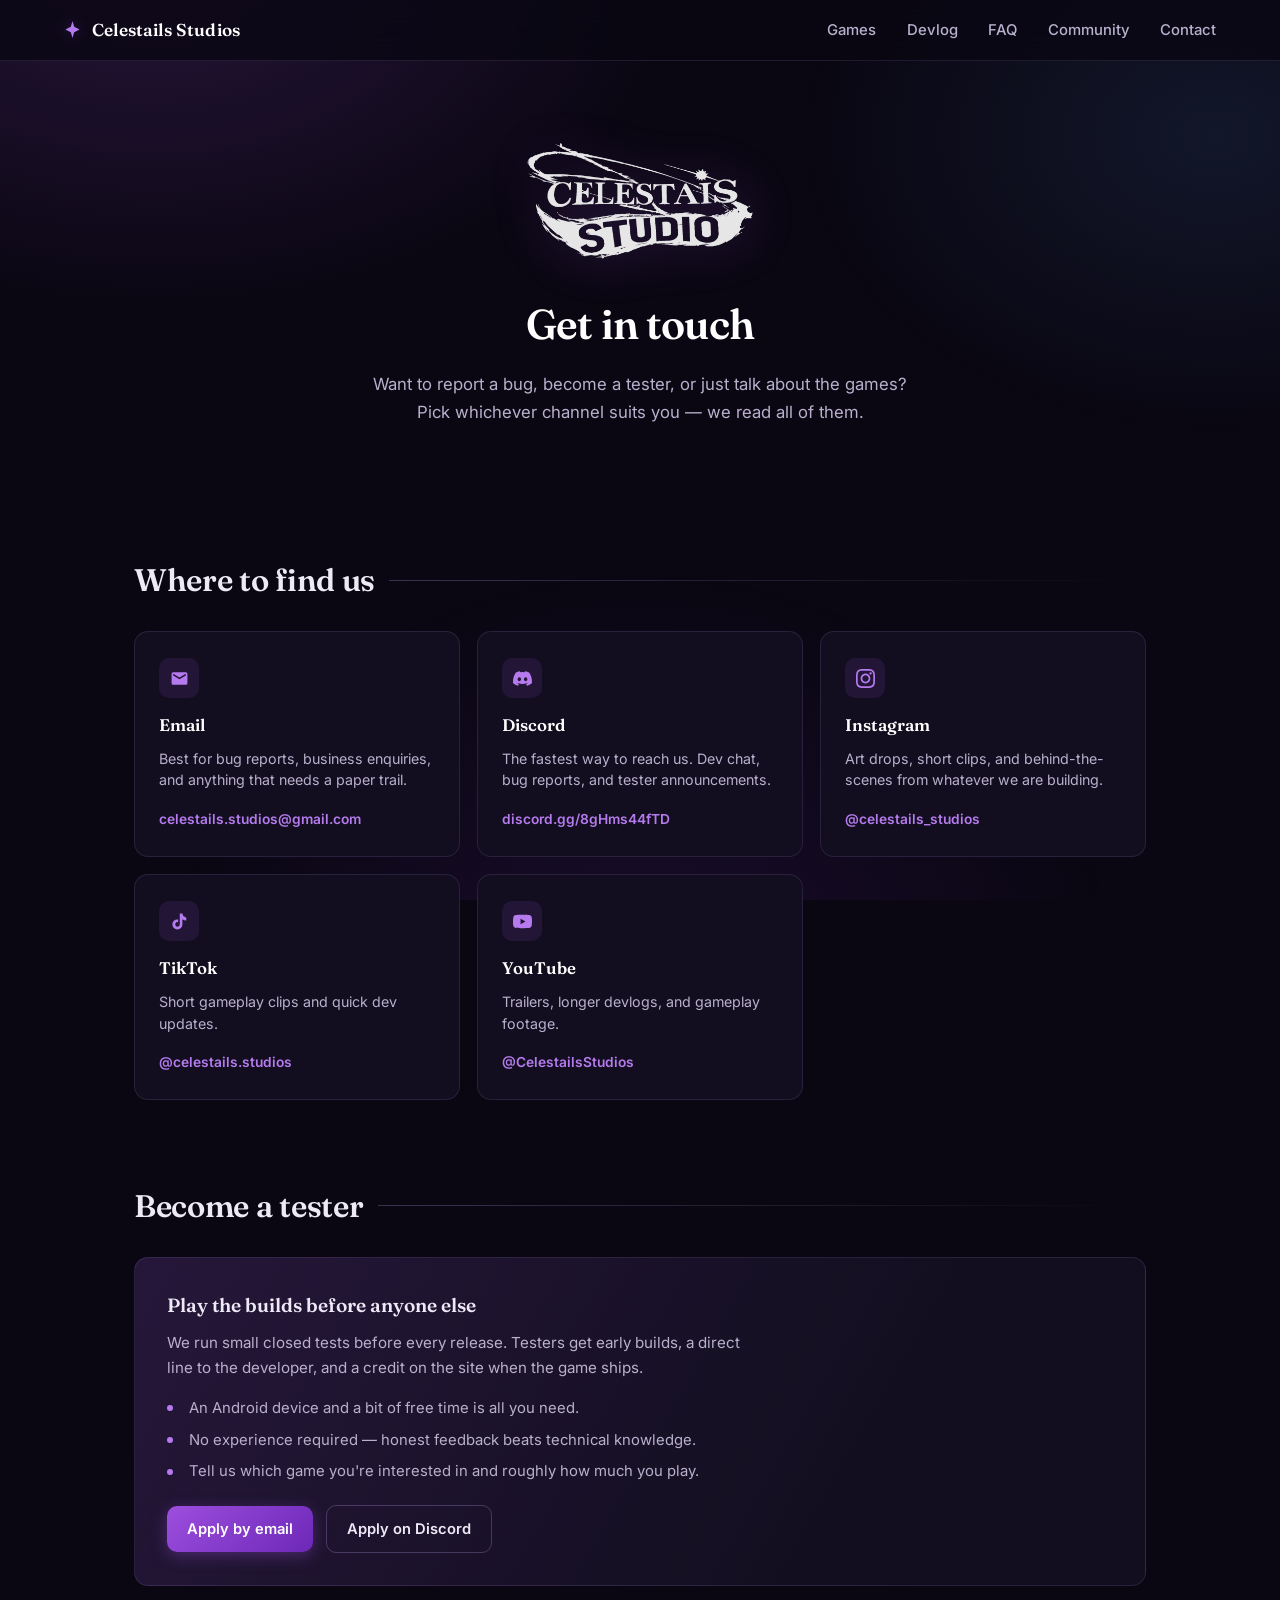
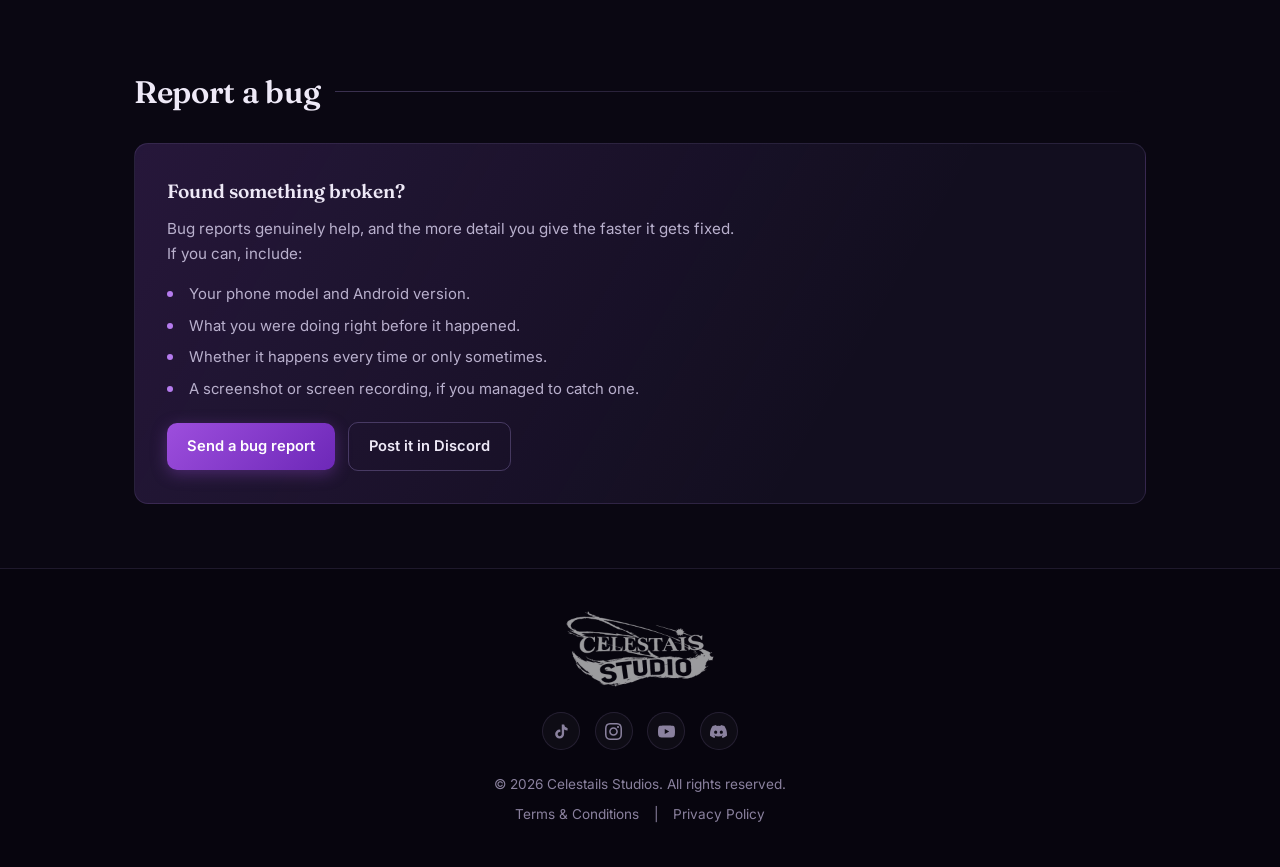
==== contact.html @ 142430c9 "Update v2" ====
<!DOCTYPE html>
<html lang="en">
<head>
    <meta charset="UTF-8">
    <meta name="viewport" content="width=device-width, initial-scale=1.0">
    <title>Contact | Celestails Studios</title>
    <meta name="description" content="Get in touch with Celestails Studios — report a bug, apply to become a tester, or follow the studio on Discord, Instagram, TikTok and YouTube.">
    <link rel="icon" href="assets/BrickBreakerIcon.png">
    <link rel="stylesheet" href="style.css">
</head>
<body>

    <header>
        <a href="index.html" class="logo-container">
            <svg class="logo-star" viewBox="0 0 24 24" aria-hidden="true"><path d="M12 0l2.4 8.2L22 12l-7.6 3.8L12 24l-2.4-8.2L2 12l7.6-3.8z"/></svg>
            <span class="logo-text">Celestails Studios</span>
        </a>
        <nav>
            <a href="index.html#games">Games</a>
            <a href="index.html#devlog">Devlog</a>
            <a href="index.html#faq">FAQ</a>
            <a href="index.html#discord">Community</a>
            <a href="contact.html">Contact</a>
        </nav>
    </header>

    <div class="container">

        <section class="contact-hero">
            <img src="assets/celestails-wordmark.png" alt="Celestails Studios" class="contact-mark">
            <h1>Get in touch</h1>
            <p>Want to report a bug, become a tester, or just talk about the games? Pick whichever channel suits you &mdash; we read all of them.</p>
        </section>

        <section>
            <h2 class="section-title">Where to find us</h2>
            <div class="contact-grid">
                <a href="mailto:celestails.studios@gmail.com" target="_blank" rel="noopener noreferrer" class="contact-card">
                    <span class="contact-card-icon"><svg viewBox="0 0 24 24" aria-hidden="true"><path d="M20 4H4a2 2 0 0 0-2 2v12a2 2 0 0 0 2 2h16a2 2 0 0 0 2-2V6a2 2 0 0 0-2-2zm0 4.24-8 4.76-8-4.76V6l8 4.76L20 6z"/></svg></span>
                    <h3>Email</h3>
                    <p>Best for bug reports, business enquiries, and anything that needs a paper trail.</p>
                    <span class="contact-card-handle">celestails.studios@gmail.com</span>
                </a>
                <a href="https://discord.gg/8gHms44fTD" target="_blank" rel="noopener noreferrer" class="contact-card">
                    <span class="contact-card-icon"><svg viewBox="0 0 24 24" aria-hidden="true"><path d="M20.317 4.37a19.791 19.791 0 0 0-4.885-1.515.074.074 0 0 0-.079.037c-.21.375-.444.864-.608 1.25a18.27 18.27 0 0 0-5.487 0 12.64 12.64 0 0 0-.617-1.25.077.077 0 0 0-.079-.037A19.736 19.736 0 0 0 3.677 4.37a.07.07 0 0 0-.032.027C.533 9.046-.32 13.58.099 18.057a.082.082 0 0 0 .031.057 19.9 19.9 0 0 0 5.993 3.03.078.078 0 0 0 .084-.028c.462-.63.874-1.295 1.226-1.994.021-.041.001-.09-.041-.106a13.107 13.107 0 0 1-1.872-.892.077.077 0 0 1-.008-.128 10.2 10.2 0 0 0 .372-.292.074.074 0 0 1 .077-.01c3.928 1.793 8.18 1.793 12.061 0a.074.074 0 0 1 .078.01c.12.098.246.198.373.292a.077.077 0 0 1-.006.127 12.299 12.299 0 0 1-1.873.892.077.077 0 0 0-.041.107c.36.698.772 1.362 1.225 1.993a.076.076 0 0 0 .084.028 19.839 19.839 0 0 0 6.002-3.03.077.077 0 0 0 .032-.054c.5-5.177-.838-9.674-3.549-13.66a.061.061 0 0 0-.031-.028zM8.02 15.33c-1.183 0-2.157-1.085-2.157-2.419 0-1.333.956-2.419 2.157-2.419 1.21 0 2.176 1.096 2.157 2.42 0 1.333-.956 2.418-2.157 2.418zm7.975 0c-1.183 0-2.157-1.085-2.157-2.419 0-1.333.955-2.419 2.157-2.419 1.21 0 2.176 1.096 2.157 2.42 0 1.333-.946 2.418-2.157 2.418z"/></svg></span>
                    <h3>Discord</h3>
                    <p>The fastest way to reach us. Dev chat, bug reports, and tester announcements.</p>
                    <span class="contact-card-handle">discord.gg/8gHms44fTD</span>
                </a>
                <a href="https://www.instagram.com/celestails_studios" target="_blank" rel="noopener noreferrer" class="contact-card">
                    <span class="contact-card-icon"><svg viewBox="0 0 24 24" aria-hidden="true"><path d="M12 2.163c3.204 0 3.584.012 4.85.07 3.252.148 4.771 1.691 4.919 4.919.058 1.265.069 1.645.069 4.849 0 3.205-.012 3.584-.069 4.849-.149 3.225-1.664 4.771-4.919 4.919-1.266.058-1.644.07-4.85.07-3.204 0-3.584-.012-4.849-.07-3.26-.149-4.771-1.699-4.919-4.92-.058-1.265-.07-1.644-.07-4.849 0-3.204.013-3.583.07-4.849.149-3.227 1.664-4.771 4.919-4.919 1.266-.057 1.645-.069 4.849-.069zm0-2.163c-3.259 0-3.667.014-4.947.072-4.358.2-6.78 2.618-6.98 6.98-.059 1.281-.073 1.689-.073 4.948 0 3.259.014 3.668.072 4.948.2 4.358 2.618 6.78 6.98 6.98 1.281.058 1.689.072 4.948.072 3.259 0 3.668-.014 4.948-.072 4.354-.2 6.782-2.618 6.979-6.98.059-1.28.073-1.689.073-4.948 0-3.259-.014-3.667-.072-4.947-.196-4.354-2.617-6.78-6.979-6.98-1.281-.059-1.69-.073-4.949-.073zm0 5.838c-3.403 0-6.162 2.759-6.162 6.162s2.759 6.163 6.162 6.163 6.162-2.759 6.162-6.163c0-3.403-2.759-6.162-6.162-6.162zm0 10.162c-2.209 0-4-1.79-4-4 0-2.209 1.791-4 4-4s4 1.791 4 4c0 2.21-1.791 4-4 4zm6.406-11.845c-.796 0-1.441.645-1.441 1.44s.645 1.44 1.441 1.44c.795 0 1.439-.645 1.439-1.44s-.644-1.44-1.439-1.44z"/></svg></span>
                    <h3>Instagram</h3>
                    <p>Art drops, short clips, and behind-the-scenes from whatever we are building.</p>
                    <span class="contact-card-handle">@celestails_studios</span>
                </a>
                <a href="https://www.tiktok.com/@celestails.studios" target="_blank" rel="noopener noreferrer" class="contact-card">
                    <span class="contact-card-icon"><svg viewBox="0 0 24 24" aria-hidden="true"><path d="M19.59 6.69a4.83 4.83 0 0 1-3.77-4.25V2h-3.45v13.67a2.89 2.89 0 0 1-5.2 1.74 2.89 2.89 0 0 1 2.31-4.64 2.93 2.93 0 0 1 .88.13V9.4a6.84 6.84 0 0 0-1-.05A6.33 6.33 0 0 0 3 15.68 6.34 6.34 0 0 0 9.33 22 6.33 6.33 0 0 0 15.67 15.68V9a8.16 8.16 0 0 0 4.92 1.62V7.17a4.85 4.85 0 0 1-1-.48z"/></svg></span>
                    <h3>TikTok</h3>
                    <p>Short gameplay clips and quick dev updates.</p>
                    <span class="contact-card-handle">@celestails.studios</span>
                </a>
                <a href="https://www.youtube.com/@CelestailsStudios" target="_blank" rel="noopener noreferrer" class="contact-card">
                    <span class="contact-card-icon"><svg viewBox="0 0 24 24" aria-hidden="true"><path d="M23.498 6.186a3.016 3.016 0 0 0-2.122-2.136C19.505 3.545 12 3.545 12 3.545s-7.505 0-9.377.505A3.017 3.017 0 0 0 .502 6.186C0 8.07 0 12 0 12s0 3.93.502 5.814a3.016 3.016 0 0 0 2.122 2.136c1.871.505 9.376.505 9.376.505s7.505 0 9.377-.505a3.015 3.015 0 0 0 2.122-2.136C24 15.93 24 12 24 12s0-3.93-.502-5.814zM9.545 15.568V8.432L15.818 12l-6.273 3.568z"/></svg></span>
                    <h3>YouTube</h3>
                    <p>Trailers, longer devlogs, and gameplay footage.</p>
                    <span class="contact-card-handle">@CelestailsStudios</span>
                </a>
            </div>
        </section>

        <section>
            <h2 class="section-title">Become a tester</h2>
            <div class="contact-callout">
                <h3>Play the builds before anyone else</h3>
                <p>We run small closed tests before every release. Testers get early builds, a direct line to the developer, and a credit on the site when the game ships.</p>
                <ul>
                    <li>An Android device and a bit of free time is all you need.</li>
                    <li>No experience required &mdash; honest feedback beats technical knowledge.</li>
                    <li>Tell us which game you're interested in and roughly how much you play.</li>
                </ul>
                <div class="btn-row">
                    <a href="mailto:celestails.studios@gmail.com?subject=Tester%20application%20%E2%80%94%20Celestails%20Studios&amp;body=Hi%20Celestails%20team%2C%0A%0AI%27d%20like%20to%20apply%20as%20a%20tester.%0A%0AGame%20I%27m%20interested%20in%3A%20%0ADevice%20%28phone%20model%20%2B%20Android%20version%29%3A%20%0AHow%20much%20I%20play%20per%20week%3A%20%0ADiscord%20username%3A%20%0A%0AThanks%21" class="btn-action" style="margin-top:0">Apply by email</a>
                    <a href="https://discord.gg/8gHms44fTD" target="_blank" rel="noopener noreferrer" class="btn-ghost">Apply on Discord</a>
                </div>
            </div>
        </section>

        <section>
            <h2 class="section-title">Report a bug</h2>
            <div class="contact-callout">
                <h3>Found something broken?</h3>
                <p>Bug reports genuinely help, and the more detail you give the faster it gets fixed. If you can, include:</p>
                <ul>
                    <li>Your phone model and Android version.</li>
                    <li>What you were doing right before it happened.</li>
                    <li>Whether it happens every time or only sometimes.</li>
                    <li>A screenshot or screen recording, if you managed to catch one.</li>
                </ul>
                <div class="btn-row">
                    <a href="mailto:celestails.studios@gmail.com?subject=Bug%20report%20%E2%80%94%20Celestails%20Studios&amp;body=Game%3A%20%0ADevice%20%28phone%20model%20%2B%20Android%20version%29%3A%20%0A%0AWhat%20happened%3A%0A%0A%0AWhat%20I%20was%20doing%20before%20it%20happened%3A%0A%0A%0ADoes%20it%20happen%20every%20time%3F%20%0A" class="btn-action" style="margin-top:0">Send a bug report</a>
                    <a href="https://discord.gg/8gHms44fTD" target="_blank" rel="noopener noreferrer" class="btn-ghost">Post it in Discord</a>
                </div>
            </div>
        </section>

    </div>

    <footer>
        <img src="assets/celestails-wordmark.png" alt="" class="footer-mark" onerror="this.style.display='none'">
        <div class="social-links">
            <a href="https://www.tiktok.com/@celestails.studios" target="_blank" rel="noopener noreferrer" class="social-icon" title="TikTok" aria-label="TikTok">
                <svg viewBox="0 0 24 24" aria-hidden="true"><path d="M19.59 6.69a4.83 4.83 0 0 1-3.77-4.25V2h-3.45v13.67a2.89 2.89 0 0 1-5.2 1.74 2.89 2.89 0 0 1 2.31-4.64 2.93 2.93 0 0 1 .88.13V9.4a6.84 6.84 0 0 0-1-.05A6.33 6.33 0 0 0 3 15.68 6.34 6.34 0 0 0 9.33 22 6.33 6.33 0 0 0 15.67 15.68V9a8.16 8.16 0 0 0 4.92 1.62V7.17a4.85 4.85 0 0 1-1-.48z"/></svg>
            </a>
            <a href="https://www.instagram.com/celestails_studios" target="_blank" rel="noopener noreferrer" class="social-icon" title="Instagram" aria-label="Instagram">
                <svg viewBox="0 0 24 24" aria-hidden="true"><path d="M12 2.163c3.204 0 3.584.012 4.85.07 3.252.148 4.771 1.691 4.919 4.919.058 1.265.069 1.645.069 4.849 0 3.205-.012 3.584-.069 4.849-.149 3.225-1.664 4.771-4.919 4.919-1.266.058-1.644.07-4.85.07-3.204 0-3.584-.012-4.849-.07-3.26-.149-4.771-1.699-4.919-4.92-.058-1.265-.07-1.644-.07-4.849 0-3.204.013-3.583.07-4.849.149-3.227 1.664-4.771 4.919-4.919 1.266-.057 1.645-.069 4.849-.069zm0-2.163c-3.259 0-3.667.014-4.947.072-4.358.2-6.78 2.618-6.98 6.98-.059 1.281-.073 1.689-.073 4.948 0 3.259.014 3.668.072 4.948.2 4.358 2.618 6.78 6.98 6.98 1.281.058 1.689.072 4.948.072 3.259 0 3.668-.014 4.948-.072 4.354-.2 6.782-2.618 6.979-6.98.059-1.28.073-1.689.073-4.948 0-3.259-.014-3.667-.072-4.947-.196-4.354-2.617-6.78-6.979-6.98-1.281-.059-1.69-.073-4.949-.073zm0 5.838c-3.403 0-6.162 2.759-6.162 6.162s2.759 6.163 6.162 6.163 6.162-2.759 6.162-6.163c0-3.403-2.759-6.162-6.162-6.162zm0 10.162c-2.209 0-4-1.79-4-4 0-2.209 1.791-4 4-4s4 1.791 4 4c0 2.21-1.791 4-4 4zm6.406-11.845c-.796 0-1.441.645-1.441 1.44s.645 1.44 1.441 1.44c.795 0 1.439-.645 1.439-1.44s-.644-1.44-1.439-1.44z"/></svg>
            </a>
            <a href="https://www.youtube.com/@CelestailsStudios" target="_blank" rel="noopener noreferrer" class="social-icon" title="YouTube" aria-label="YouTube">
                <svg viewBox="0 0 24 24" aria-hidden="true"><path d="M23.498 6.186a3.016 3.016 0 0 0-2.122-2.136C19.505 3.545 12 3.545 12 3.545s-7.505 0-9.377.505A3.017 3.017 0 0 0 .502 6.186C0 8.07 0 12 0 12s0 3.93.502 5.814a3.016 3.016 0 0 0 2.122 2.136c1.871.505 9.376.505 9.376.505s7.505 0 9.377-.505a3.015 3.015 0 0 0 2.122-2.136C24 15.93 24 12 24 12s0-3.93-.502-5.814zM9.545 15.568V8.432L15.818 12l-6.273 3.568z"/></svg>
            </a>
            <a href="https://discord.gg/8gHms44fTD" target="_blank" rel="noopener noreferrer" class="social-icon" title="Discord" aria-label="Discord">
                <svg viewBox="0 0 24 24" aria-hidden="true"><path d="M20.317 4.37a19.791 19.791 0 0 0-4.885-1.515.074.074 0 0 0-.079.037c-.21.375-.444.864-.608 1.25a18.27 18.27 0 0 0-5.487 0 12.64 12.64 0 0 0-.617-1.25.077.077 0 0 0-.079-.037A19.736 19.736 0 0 0 3.677 4.37a.07.07 0 0 0-.032.027C.533 9.046-.32 13.58.099 18.057a.082.082 0 0 0 .031.057 19.9 19.9 0 0 0 5.993 3.03.078.078 0 0 0 .084-.028c.462-.63.874-1.295 1.226-1.994.021-.041.001-.09-.041-.106a13.107 13.107 0 0 1-1.872-.892.077.077 0 0 1-.008-.128 10.2 10.2 0 0 0 .372-.292.074.074 0 0 1 .077-.01c3.928 1.793 8.18 1.793 12.061 0a.074.074 0 0 1 .078.01c.12.098.246.198.373.292a.077.077 0 0 1-.006.127 12.299 12.299 0 0 1-1.873.892.077.077 0 0 0-.041.107c.36.698.772 1.362 1.225 1.993a.076.076 0 0 0 .084.028 19.839 19.839 0 0 0 6.002-3.03.077.077 0 0 0 .032-.054c.5-5.177-.838-9.674-3.549-13.66a.061.061 0 0 0-.031-.028zM8.02 15.33c-1.183 0-2.157-1.085-2.157-2.419 0-1.333.956-2.419 2.157-2.419 1.21 0 2.176 1.096 2.157 2.42 0 1.333-.956 2.418-2.157 2.418zm7.975 0c-1.183 0-2.157-1.085-2.157-2.419 0-1.333.955-2.419 2.157-2.419 1.21 0 2.176 1.096 2.157 2.42 0 1.333-.946 2.418-2.157 2.418z"/></svg>
            </a>
        </div>
        <p class="copyright">&copy; 2026 Celestails Studios. All rights reserved.</p>
        <div class="legal-links">
            <a href="terms.html">Terms &amp; Conditions</a>
            <span>|</span>
            <a href="privacy.html">Privacy Policy</a>
        </div>
    </footer>


</body>
</html>
---- style.css ----
/* ==========================================================
   Celestails Studios — site styles
   ========================================================== */

@import url('https://fonts.googleapis.com/css2?family=Fraunces:opsz,wght@9..144,500;9..144,600;9..144,700&family=Inter:wght@400;500;600;700&display=swap');

:root {
    --bg: #0a0712;
    --bg-deep: #07050e;
    --surface: #120e1f;
    --surface-2: #171226;
    --line: rgba(173, 148, 225, 0.14);
    --line-strong: rgba(173, 148, 225, 0.3);

    --violet: #9d4edd;
    --violet-bright: #b57bee;
    --violet-deep: #6d28b8;
    --ice: #8fd4ff;
    --glow: rgba(157, 78, 221, 0.35);

    --text: #eee9f7;
    --text-soft: #b9b0cd;
    --text-dim: #8a819e;

    --discord: #5865F2;

    --display: 'Fraunces', Georgia, serif;
    --body: 'Inter', 'Segoe UI', system-ui, sans-serif;

    --wrap: 1060px;
    --radius: 14px;
}

*, *::before, *::after { margin: 0; padding: 0; box-sizing: border-box; }

html { scroll-behavior: smooth; scroll-padding-top: 90px; }

body {
    background: var(--bg);
    color: var(--text);
    font-family: var(--body);
    font-size: 16px;
    line-height: 1.65;
    -webkit-font-smoothing: antialiased;
    overflow-x: hidden;
    display: flex;
    flex-direction: column;
    min-height: 100vh;
}

/* soft cosmic wash, fixed so it doesn't scroll with content */
body::before {
    content: "";
    position: fixed;
    inset: 0;
    z-index: -1;
    pointer-events: none;
    background:
        radial-gradient(900px 600px at 12% -5%, rgba(157, 78, 221, 0.20), transparent 60%),
        radial-gradient(700px 500px at 95% 15%, rgba(80, 140, 220, 0.12), transparent 60%),
        radial-gradient(800px 700px at 50% 110%, rgba(109, 40, 184, 0.16), transparent 60%);
}

img { max-width: 100%; height: auto; display: block; }

a { color: inherit; }

::selection { background: var(--violet); color: #fff; }

:focus-visible {
    outline: 2px solid var(--violet-bright);
    outline-offset: 3px;
    border-radius: 4px;
}

/* ---------- Header ---------- */
header {
    position: sticky;
    top: 0;
    z-index: 1000;
    display: flex;
    justify-content: space-between;
    align-items: center;
    gap: 1.5rem;
    padding: 0.85rem 5%;
    background: rgba(10, 7, 18, 0.78);
    backdrop-filter: blur(16px);
    -webkit-backdrop-filter: blur(16px);
    border-bottom: 1px solid var(--line);
}

.logo-container {
    display: flex;
    align-items: center;
    gap: 11px;
    text-decoration: none;
    flex-shrink: 0;
}

/* The wordmark art is wide and short — at nav height it shrinks to an
   unreadable smudge, so the header sets the name in type instead and the
   full wordmark runs in the footer where it has room to breathe. */
.logo-img { display: none; }

.logo-star {
    width: 17px;
    height: 17px;
    flex-shrink: 0;
    fill: var(--violet-bright);
    filter: drop-shadow(0 0 7px var(--glow));
}

.logo-text {
    font-family: var(--display);
    font-size: 1.08rem;
    font-weight: 600;
    letter-spacing: 0.01em;
    color: #fff;
    white-space: nowrap;
}

header nav {
    display: flex;
    gap: 1.9rem;
    align-items: center;
}

header nav a {
    position: relative;
    color: var(--text-soft);
    text-decoration: none;
    font-weight: 500;
    font-size: 0.93rem;
    padding: 4px 0;
    transition: color 0.25s ease;
}

header nav a::after {
    content: "";
    position: absolute;
    left: 0;
    bottom: -2px;
    width: 100%;
    height: 1px;
    background: var(--violet-bright);
    transform: scaleX(0);
    transform-origin: left;
    transition: transform 0.28s ease;
}

header nav a:hover { color: var(--text); }
header nav a:hover::after { transform: scaleX(1); }

/* ---------- Layout ---------- */
.container {
    width: 100%;
    max-width: var(--wrap);
    margin: 0 auto;
    padding: 2.5rem 1.5rem 4rem;
    flex: 1;
}

section + section { margin-top: 5rem; }

.section-title {
    font-family: var(--display);
    font-size: clamp(1.5rem, 3vw, 1.95rem);
    font-weight: 600;
    letter-spacing: -0.01em;
    margin-bottom: 1.6rem;
    display: flex;
    align-items: center;
    gap: 0.9rem;
}

.section-title::after {
    content: "";
    flex: 1;
    height: 1px;
    background: linear-gradient(to right, var(--line-strong), transparent);
}

/* ---------- Hero ---------- */
.hero {
    padding: 4.5rem 0 3.5rem;
    max-width: 680px;
}

.hero h1 {
    font-family: var(--display);
    font-size: clamp(2.3rem, 6vw, 3.6rem);
    font-weight: 600;
    line-height: 1.08;
    letter-spacing: -0.02em;
    color: #fff;
    margin-bottom: 1.1rem;
}

.hero p {
    color: var(--text-soft);
    font-size: 1.1rem;
    max-width: 52ch;
}

.hero-meta {
    display: flex;
    flex-wrap: wrap;
    gap: 0.6rem;
    margin-top: 1.8rem;
}

.chip {
    font-size: 0.8rem;
    font-weight: 500;
    color: var(--text-soft);
    padding: 5px 13px;
    border: 1px solid var(--line);
    border-radius: 999px;
    background: rgba(255, 255, 255, 0.02);
}

/* ---------- Game cards (home) ---------- */
.games-grid {
    display: grid;
    grid-template-columns: repeat(auto-fit, minmax(330px, 1fr));
    gap: 1.6rem;
}

.game-card {
    background: var(--surface);
    border: 1px solid var(--line);
    border-radius: var(--radius);
    overflow: hidden;
    display: flex;
    flex-direction: column;
    transition: border-color 0.3s ease, transform 0.3s ease;
}

.game-card:hover {
    border-color: var(--line-strong);
    transform: translateY(-3px);
}

.game-banner {
    width: 100%;
    aspect-ratio: 2 / 1;
    object-fit: cover;
    border-bottom: 1px solid var(--line);
}

.game-content {
    padding: 1.4rem 1.5rem 1.6rem;
    display: flex;
    flex-direction: column;
    flex: 1;
}

.game-header-flex {
    display: flex;
    align-items: center;
    gap: 0.9rem;
    margin-bottom: 1rem;
}

.game-icon {
    width: 52px;
    height: 52px;
    min-width: 52px;
    border-radius: 12px;
    object-fit: cover;
    image-rendering: pixelated;
    border: 1px solid var(--line-strong);
}

.game-title {
    font-family: var(--display);
    font-size: 1.22rem;
    font-weight: 600;
    letter-spacing: -0.01em;
    line-height: 1.25;
}

.badge-soon {
    margin-left: auto;
    flex-shrink: 0;
    align-self: flex-start;
    font-size: 0.7rem;
    font-weight: 600;
    letter-spacing: 0.04em;
    color: var(--ice);
    background: rgba(143, 212, 255, 0.1);
    border: 1px solid rgba(143, 212, 255, 0.28);
    padding: 4px 10px;
    border-radius: 999px;
    white-space: nowrap;
}

.game-description {
    color: var(--text-soft);
    font-size: 0.93rem;
    flex: 1;
}

.game-description p + p { margin-top: 0.7rem; }
.game-description strong { color: var(--text); }

.btn-action {
    display: inline-flex;
    align-items: center;
    justify-content: center;
    gap: 8px;
    margin-top: 1.4rem;
    padding: 11px 20px;
    border-radius: 10px;
    background: linear-gradient(135deg, var(--violet) 0%, var(--violet-deep) 100%);
    color: #fff;
    text-decoration: none;
    font-weight: 600;
    font-size: 0.92rem;
    box-shadow: 0 4px 16px var(--glow);
    transition: transform 0.2s ease, box-shadow 0.3s ease;
}

.btn-action:hover {
    transform: translateY(-2px);
    box-shadow: 0 7px 22px rgba(157, 78, 221, 0.55);
}

/* ---------- Discord strip ---------- */
.discord-section {
    display: flex;
    align-items: center;
    justify-content: space-between;
    gap: 1.6rem;
    flex-wrap: wrap;
    padding: 1.9rem 2rem;
    border-radius: var(--radius);
    border: 1px solid var(--line);
    background:
        linear-gradient(120deg, rgba(88, 101, 242, 0.12), transparent 65%),
        var(--surface);
}

.discord-info h3 {
    display: flex;
    align-items: center;
    gap: 11px;
    font-family: var(--display);
    font-size: 1.2rem;
    font-weight: 600;
    margin-bottom: 0.35rem;
}

.discord-info p {
    color: var(--text-soft);
    font-size: 0.94rem;
    max-width: 48ch;
}

.btn-discord {
    flex-shrink: 0;
    padding: 11px 24px;
    border-radius: 10px;
    background: var(--discord);
    color: #fff;
    text-decoration: none;
    font-weight: 600;
    font-size: 0.92rem;
    transition: transform 0.2s ease, filter 0.25s ease;
}

.btn-discord:hover { transform: translateY(-2px); filter: brightness(1.12); }

/* ---------- Credits ---------- */
.credits-grid {
    display: grid;
    grid-template-columns: repeat(auto-fit, minmax(230px, 1fr));
    gap: 1.2rem;
}

.credit-card {
    background: var(--surface);
    border: 1px solid var(--line);
    border-radius: var(--radius);
    padding: 1.5rem 1.4rem;
}

.credit-card h4 {
    font-family: var(--display);
    font-size: 1.02rem;
    font-weight: 600;
    margin-bottom: 1.1rem;
    padding-bottom: 0.7rem;
    border-bottom: 1px solid var(--line);
}

.credit-group + .credit-group { margin-top: 1rem; }

.credit-role {
    font-size: 0.74rem;
    font-weight: 600;
    letter-spacing: 0.05em;
    color: var(--violet-bright);
    margin-bottom: 0.25rem;
}

.credit-name {
    font-size: 0.91rem;
    color: var(--text-soft);
    line-height: 1.5;
}

.credits-footer-note {
    margin-top: 2rem;
    text-align: center;
    padding: 1.6rem;
    border-top: 1px solid var(--line);
}

.credits-footer-note h5 {
    font-family: var(--display);
    font-size: 1.1rem;
    font-weight: 600;
    margin-bottom: 0.25rem;
}

.credits-footer-note p { color: var(--text-dim); font-size: 0.9rem; }

/* ---------- Detail pages ---------- */
.back-btn {
    display: inline-flex;
    align-items: center;
    gap: 7px;
    color: var(--text-soft);
    text-decoration: none;
    font-weight: 500;
    font-size: 0.9rem;
    margin-bottom: 1.6rem;
    transition: color 0.25s ease, gap 0.25s ease;
}

.back-btn:hover { color: var(--violet-bright); gap: 11px; }

/* hero banner on a game page */
.game-hero-banner {
    position: relative;
    border-radius: var(--radius);
    overflow: hidden;
    border: 1px solid var(--line);
    margin-bottom: -58px;
}

.game-hero-banner img {
    width: 100%;
    aspect-ratio: 2.4 / 1;
    object-fit: cover;
}

.game-hero-banner::after {
    content: "";
    position: absolute;
    inset: 0;
    background: linear-gradient(to bottom, transparent 35%, rgba(10, 7, 18, 0.55) 72%, var(--bg) 100%);
}

.game-header-card {
    position: relative;
    z-index: 2;
    display: flex;
    align-items: flex-end;
    gap: 1.6rem;
    padding: 0 1.6rem 1.6rem;
    margin-bottom: 2.4rem;
}

.game-detail-icon {
    width: 116px;
    height: 116px;
    min-width: 116px;
    border-radius: 22px;
    object-fit: cover;
    image-rendering: pixelated;
    border: 3px solid var(--bg);
    box-shadow: 0 10px 30px rgba(0, 0, 0, 0.55);
}

.game-header-info { flex: 1; min-width: 0; padding-bottom: 4px; }

.game-header-info h1 {
    font-family: var(--display);
    font-size: clamp(1.7rem, 4.2vw, 2.35rem);
    font-weight: 600;
    letter-spacing: -0.02em;
    line-height: 1.12;
    color: #fff;
    margin-bottom: 0.3rem;
}

.game-subtitle {
    color: var(--text-soft);
    font-size: 1rem;
    margin-bottom: 1.1rem;
    max-width: 52ch;
}

/* small factual row under the title */
.game-facts {
    display: flex;
    flex-wrap: wrap;
    gap: 1.8rem;
    padding: 1.1rem 1.5rem;
    margin-bottom: 2rem;
    border: 1px solid var(--line);
    border-radius: var(--radius);
    background: var(--surface);
}

.fact-label {
    font-size: 0.72rem;
    font-weight: 600;
    letter-spacing: 0.05em;
    color: var(--text-dim);
    margin-bottom: 2px;
}

.fact-value { font-size: 0.95rem; font-weight: 600; color: var(--text); }

/* ---------- Store button ---------- */
.store-btn {
    display: inline-flex;
    align-items: center;
    gap: 12px;
    padding: 10px 22px 10px 18px;
    border-radius: 11px;
    background: linear-gradient(135deg, var(--violet) 0%, var(--violet-deep) 100%);
    color: #fff;
    text-decoration: none;
    box-shadow: 0 5px 20px var(--glow);
    transition: transform 0.2s ease, box-shadow 0.3s ease;
}

.store-btn:hover {
    transform: translateY(-2px);
    box-shadow: 0 8px 26px rgba(157, 78, 221, 0.55);
}

.store-btn svg { width: 26px; height: 26px; flex-shrink: 0; }

.store-btn-text { display: flex; flex-direction: column; line-height: 1.2; text-align: left; }
.store-btn-small { font-size: 0.68rem; color: rgba(255, 255, 255, 0.8); }
.store-btn-big { font-size: 1rem; font-weight: 700; letter-spacing: 0.01em; }

.btn-download { /* legacy alias */
    display: inline-flex;
    align-items: center;
    gap: 10px;
    padding: 12px 24px;
    border-radius: 10px;
    background: linear-gradient(135deg, var(--violet) 0%, var(--violet-deep) 100%);
    color: #fff;
    text-decoration: none;
    font-weight: 700;
    font-size: 0.95rem;
    box-shadow: 0 4px 15px var(--glow);
    transition: transform 0.2s ease, box-shadow 0.3s ease;
}

.btn-download:hover { transform: translateY(-2px); box-shadow: 0 6px 20px rgba(157, 78, 221, 0.6); }

.btn-ghost {
    display: inline-flex;
    align-items: center;
    gap: 8px;
    padding: 11px 20px;
    border-radius: 10px;
    border: 1px solid var(--line-strong);
    color: var(--text);
    text-decoration: none;
    font-weight: 600;
    font-size: 0.92rem;
    transition: background 0.25s ease, border-color 0.25s ease;
}

.btn-ghost:hover { background: rgba(157, 78, 221, 0.1); border-color: var(--violet); }

.btn-row { display: flex; flex-wrap: wrap; gap: 0.8rem; align-items: center; }

/* ---------- Content cards ---------- */
.detail-card, .legal-card {
    background: var(--surface);
    border: 1px solid var(--line);
    border-radius: var(--radius);
    padding: 2.2rem;
    margin-bottom: 2.5rem;
}

.detail-section, .legal-section { margin-bottom: 2rem; padding-bottom: 1.6rem; border-bottom: 1px solid var(--line); }

.detail-section:last-child, .legal-section:last-child {
    margin-bottom: 0;
    padding-bottom: 0;
    border-bottom: none;
}

.detail-section h3, .legal-section h3 {
    font-family: var(--display);
    font-size: 1.22rem;
    font-weight: 600;
    letter-spacing: -0.01em;
    color: #fff;
    margin-bottom: 0.7rem;
}

.detail-section p, .legal-section p { color: var(--text-soft); font-size: 0.97rem; }
.detail-section p + p, .legal-section p + p { margin-top: 0.8rem; }
.detail-section strong, .legal-section strong { color: var(--text); font-weight: 600; }

.styled-list { list-style: none; display: flex; flex-direction: column; gap: 0.6rem; margin-top: 0.9rem; }

.styled-list li {
    position: relative;
    background: var(--surface-2);
    border: 1px solid var(--line);
    border-left: 2px solid var(--violet);
    padding: 0.85rem 1.15rem;
    border-radius: 9px;
    color: var(--text-soft);
    font-size: 0.93rem;
}

.styled-list li strong { color: var(--text); }

/* feature grid on game page */
.feature-grid {
    display: grid;
    grid-template-columns: repeat(auto-fit, minmax(225px, 1fr));
    gap: 1rem;
    margin-top: 1rem;
}

.feature-item {
    background: var(--surface-2);
    border: 1px solid var(--line);
    border-radius: 11px;
    padding: 1.2rem 1.25rem;
}

.feature-item h4 { font-size: 0.97rem; font-weight: 600; color: var(--text); margin-bottom: 0.35rem; }
.feature-item p { font-size: 0.89rem; color: var(--text-soft); line-height: 1.55; }

/* screenshot strip */
.shot-strip {
    display: grid;
    grid-template-columns: repeat(auto-fit, minmax(240px, 1fr));
    gap: 1rem;
    margin-top: 1rem;
}

.shot-strip img { border-radius: 11px; border: 1px solid var(--line); width: 100%; }

.legal-title {
    font-family: var(--display);
    font-size: clamp(1.8rem, 4.5vw, 2.4rem);
    font-weight: 600;
    letter-spacing: -0.02em;
    color: #fff;
    margin-bottom: 0.15rem;
}

.legal-date { color: var(--violet-bright); font-weight: 600; font-size: 0.85rem; margin-bottom: 1.8rem; }

/* ---------- Footer ---------- */
footer {
    margin-top: auto;
    border-top: 1px solid var(--line);
    padding: 2.6rem 1.5rem;
    text-align: center;
    background: var(--bg-deep);
}

.footer-mark { height: 78px; width: auto; margin: 0 auto 1.5rem; opacity: 0.6; }

.social-links { display: flex; justify-content: center; align-items: center; gap: 0.9rem; margin-bottom: 1.4rem; }

.social-icon {
    width: 38px;
    height: 38px;
    border-radius: 50%;
    background: rgba(255, 255, 255, 0.03);
    border: 1px solid var(--line);
    display: flex;
    align-items: center;
    justify-content: center;
    color: var(--text-dim);
    text-decoration: none;
    transition: color 0.25s ease, background 0.25s ease, border-color 0.25s ease, transform 0.25s ease;
}

.social-icon svg { width: 17px; height: 17px; fill: currentColor; }

.social-icon:hover {
    color: #fff;
    background: var(--violet);
    border-color: var(--violet);
    transform: translateY(-3px);
}

.copyright { color: var(--text-dim); font-size: 0.85rem; margin-bottom: 0.5rem; }

.legal-links { display: flex; justify-content: center; gap: 0.9rem; font-size: 0.85rem; color: var(--text-dim); }
.legal-links a { color: var(--text-dim); text-decoration: none; transition: color 0.25s ease; }
.legal-links a:hover { color: var(--violet-bright); }

/* ---------- Responsive ---------- */
@media (max-width: 820px) {
    header { padding: 0.8rem 1.2rem; }
    header nav { gap: 1.2rem; }
    header nav a { font-size: 0.88rem; }
}

@media (max-width: 680px) {
    header { flex-direction: column; gap: 0.75rem; }
    .hero { padding: 3rem 0 2.5rem; }
    section + section { margin-top: 3.5rem; }

    .game-hero-banner { margin-bottom: -40px; }
    .game-hero-banner img { aspect-ratio: 16 / 9; }

    .game-header-card { flex-direction: column; align-items: center; text-align: center; padding: 0 1rem 1rem; }
    .game-detail-icon { width: 96px; height: 96px; min-width: 96px; }
    .game-subtitle { margin-left: auto; margin-right: auto; }
    .btn-row { justify-content: center; }

    .game-facts { gap: 1.2rem 2rem; justify-content: center; text-align: center; }

    .discord-section { flex-direction: column; align-items: flex-start; padding: 1.5rem; }
    .detail-card, .legal-card { padding: 1.5rem; }
    .game-header-flex { flex-wrap: wrap; }
    .badge-soon { margin-left: 0; }
}

@media (prefers-reduced-motion: reduce) {
    *, *::before, *::after { animation: none !important; transition: none !important; scroll-behavior: auto !important; }
}

/* ==========================================================
   Contact page
   ========================================================== */

.contact-hero {
    text-align: center;
    padding: 2.5rem 0 3rem;
}

.contact-mark {
    height: 120px;
    width: auto;
    margin: 0 auto 1.8rem;
    opacity: 0.9;
    filter: drop-shadow(0 0 28px rgba(157, 78, 221, 0.35));
}

.contact-hero h1 {
    font-family: var(--display);
    font-size: clamp(1.9rem, 5vw, 2.6rem);
    font-weight: 600;
    letter-spacing: -0.02em;
    color: #fff;
    margin-bottom: 0.8rem;
}

.contact-hero p {
    color: var(--text-soft);
    font-size: 1.05rem;
    max-width: 50ch;
    margin: 0 auto;
}

.contact-grid {
    display: grid;
    grid-template-columns: repeat(auto-fit, minmax(240px, 1fr));
    gap: 1.1rem;
    margin-bottom: 2.5rem;
}

.contact-card {
    display: flex;
    flex-direction: column;
    gap: 0.55rem;
    padding: 1.6rem 1.5rem;
    background: var(--surface);
    border: 1px solid var(--line);
    border-radius: var(--radius);
    text-decoration: none;
    color: inherit;
    transition: border-color 0.3s ease, transform 0.3s ease, background 0.3s ease;
}

.contact-card:hover {
    border-color: var(--line-strong);
    background: var(--surface-2);
    transform: translateY(-3px);
}

.contact-card-icon {
    width: 40px;
    height: 40px;
    border-radius: 10px;
    display: flex;
    align-items: center;
    justify-content: center;
    background: rgba(157, 78, 221, 0.12);
    color: var(--violet-bright);
    margin-bottom: 0.3rem;
}

.contact-card-icon svg { width: 19px; height: 19px; fill: currentColor; }

.contact-card h3 {
    font-family: var(--display);
    font-size: 1.05rem;
    font-weight: 600;
    color: #fff;
}

.contact-card p { font-size: 0.89rem; color: var(--text-soft); line-height: 1.5; }

.contact-card-handle {
    font-size: 0.86rem;
    font-weight: 600;
    color: var(--violet-bright);
    word-break: break-word;
    margin-top: auto;
    padding-top: 0.5rem;
}

/* highlighted "become a tester" panel */
.contact-callout {
    padding: 2rem;
    border-radius: var(--radius);
    border: 1px solid var(--line);
    background:
        linear-gradient(120deg, rgba(157, 78, 221, 0.14), transparent 70%),
        var(--surface);
}

.contact-callout h3 {
    font-family: var(--display);
    font-size: 1.2rem;
    font-weight: 600;
    margin-bottom: 0.5rem;
}

.contact-callout p { color: var(--text-soft); font-size: 0.95rem; max-width: 58ch; }

.contact-callout ul {
    list-style: none;
    margin: 1rem 0 1.3rem;
    display: flex;
    flex-direction: column;
    gap: 0.45rem;
}

.contact-callout li {
    position: relative;
    padding-left: 1.4rem;
    color: var(--text-soft);
    font-size: 0.93rem;
}

.contact-callout li::before {
    content: "";
    position: absolute;
    left: 0;
    top: 0.62em;
    width: 6px;
    height: 6px;
    border-radius: 50%;
    background: var(--violet-bright);
}

/* ==========================================================
   Devlog / news
   ========================================================== */

.devlog-list { display: flex; flex-direction: column; gap: 1rem; }

.devlog-entry {
    display: grid;
    grid-template-columns: 116px 1fr;
    gap: 1.5rem;
    padding: 1.4rem 1.5rem;
    background: var(--surface);
    border: 1px solid var(--line);
    border-radius: var(--radius);
    transition: border-color 0.3s ease;
}

.devlog-entry:hover { border-color: var(--line-strong); }

.devlog-meta { display: flex; flex-direction: column; gap: 0.45rem; }

.devlog-date {
    font-size: 0.78rem;
    font-weight: 600;
    letter-spacing: 0.04em;
    color: var(--text-dim);
}

.devlog-tag {
    align-self: flex-start;
    font-size: 0.68rem;
    font-weight: 700;
    letter-spacing: 0.05em;
    text-transform: uppercase;
    padding: 3px 9px;
    border-radius: 5px;
    white-space: nowrap;
}

.tag-update  { color: #7ee7a8; background: rgba(126, 231, 168, 0.1); border: 1px solid rgba(126, 231, 168, 0.28); }
.tag-dev     { color: var(--violet-bright); background: rgba(157, 78, 221, 0.12); border: 1px solid rgba(157, 78, 221, 0.3); }
.tag-news    { color: var(--ice); background: rgba(143, 212, 255, 0.1); border: 1px solid rgba(143, 212, 255, 0.28); }

.devlog-body h3 {
    font-family: var(--display);
    font-size: 1.1rem;
    font-weight: 600;
    color: #fff;
    margin-bottom: 0.35rem;
}

.devlog-body p { color: var(--text-soft); font-size: 0.93rem; }

.devlog-body ul {
    list-style: none;
    margin-top: 0.7rem;
    display: flex;
    flex-direction: column;
    gap: 0.35rem;
}

.devlog-body li {
    position: relative;
    padding-left: 1.2rem;
    color: var(--text-soft);
    font-size: 0.91rem;
}

.devlog-body li::before {
    content: "";
    position: absolute;
    left: 0;
    top: 0.6em;
    width: 5px;
    height: 5px;
    border-radius: 50%;
    background: var(--violet);
}

/* ==========================================================
   Newsletter / signup box
   ========================================================== */

.signup-box {
    padding: 2.3rem 2rem;
    border-radius: var(--radius);
    border: 1px solid var(--line-strong);
    text-align: center;
    background:
        radial-gradient(600px 300px at 50% 0%, rgba(157, 78, 221, 0.18), transparent 70%),
        var(--surface);
}

.signup-box h3 {
    font-family: var(--display);
    font-size: clamp(1.2rem, 3vw, 1.5rem);
    font-weight: 600;
    color: #fff;
    margin-bottom: 0.6rem;
}

.signup-box > p {
    color: var(--text-soft);
    font-size: 0.97rem;
    max-width: 52ch;
    margin: 0 auto 1.5rem;
}

.signup-form {
    display: flex;
    gap: 0.6rem;
    max-width: 440px;
    margin: 0 auto;
    flex-wrap: wrap;
}

.signup-form input {
    flex: 1;
    min-width: 200px;
    padding: 12px 16px;
    border-radius: 10px;
    border: 1px solid var(--line-strong);
    background: rgba(0, 0, 0, 0.3);
    color: var(--text);
    font-family: var(--body);
    font-size: 0.94rem;
    transition: border-color 0.25s ease;
}

.signup-form input::placeholder { color: var(--text-dim); }
.signup-form input:focus { outline: none; border-color: var(--violet); }

.signup-form button {
    padding: 12px 24px;
    border-radius: 10px;
    border: none;
    background: linear-gradient(135deg, var(--violet) 0%, var(--violet-deep) 100%);
    color: #fff;
    font-family: var(--body);
    font-weight: 600;
    font-size: 0.94rem;
    cursor: pointer;
    box-shadow: 0 4px 16px var(--glow);
    transition: transform 0.2s ease, box-shadow 0.3s ease;
}

.signup-form button:hover { transform: translateY(-2px); box-shadow: 0 7px 22px rgba(157, 78, 221, 0.55); }

.signup-note { font-size: 0.82rem; color: var(--text-dim); margin-top: 1rem; }

.signup-status {
    font-size: 0.88rem;
    color: var(--ice);
    margin-top: 0.9rem;
    min-height: 1.2em;
}

/* ==========================================================
   FAQ (accordion)
   ========================================================== */

.faq-list { display: flex; flex-direction: column; gap: 0.7rem; }

.faq-item {
    background: var(--surface);
    border: 1px solid var(--line);
    border-radius: 11px;
    overflow: hidden;
    transition: border-color 0.3s ease;
}

.faq-item[open] { border-color: var(--line-strong); }

.faq-item summary {
    list-style: none;
    cursor: pointer;
    padding: 1.1rem 1.3rem;
    display: flex;
    align-items: center;
    justify-content: space-between;
    gap: 1rem;
    font-weight: 600;
    font-size: 0.97rem;
    color: var(--text);
    transition: color 0.25s ease;
}

.faq-item summary::-webkit-details-marker { display: none; }
.faq-item summary:hover { color: var(--violet-bright); }

.faq-item summary::after {
    content: "";
    flex-shrink: 0;
    width: 9px;
    height: 9px;
    border-right: 2px solid var(--text-dim);
    border-bottom: 2px solid var(--text-dim);
    transform: rotate(45deg) translate(-2px, -2px);
    transition: transform 0.25s ease, border-color 0.25s ease;
}

.faq-item[open] summary::after {
    transform: rotate(-135deg) translate(-2px, -2px);
    border-color: var(--violet-bright);
}

.faq-answer {
    padding: 0 1.3rem 1.2rem;
    color: var(--text-soft);
    font-size: 0.93rem;
}

.faq-answer p + p { margin-top: 0.6rem; }
.faq-answer a { color: var(--violet-bright); text-decoration: none; font-weight: 500; }
.faq-answer a:hover { text-decoration: underline; }

/* ==========================================================
   Media: trailer + gallery placeholders
   ========================================================== */

.trailer-frame {
    position: relative;
    width: 100%;
    aspect-ratio: 16 / 9;
    border-radius: var(--radius);
    overflow: hidden;
    border: 1px solid var(--line);
    background: var(--surface-2);
    margin-top: 1rem;
}

.trailer-frame iframe,
.trailer-frame video {
    position: absolute;
    inset: 0;
    width: 100%;
    height: 100%;
    border: 0;
    display: block;
}

/* placeholder state, shown until a real embed replaces it */
.media-placeholder {
    position: relative;
    display: flex;
    flex-direction: column;
    align-items: center;
    justify-content: center;
    gap: 0.6rem;
    width: 100%;
    height: 100%;
    text-align: center;
    padding: 1.5rem;
    color: var(--text-dim);
    background:
        repeating-linear-gradient(45deg, rgba(157, 78, 221, 0.05) 0 12px, transparent 12px 24px),
        var(--surface-2);
    border: 1px dashed var(--line-strong);
    border-radius: var(--radius);
}

.media-placeholder .play-badge {
    width: 54px;
    height: 54px;
    border-radius: 50%;
    display: flex;
    align-items: center;
    justify-content: center;
    background: rgba(157, 78, 221, 0.15);
    border: 1px solid var(--line-strong);
    margin-bottom: 0.2rem;
}

.media-placeholder .play-badge svg { width: 20px; height: 20px; fill: var(--violet-bright); margin-left: 3px; }

.media-placeholder strong { color: var(--text-soft); font-size: 0.95rem; font-weight: 600; }
.media-placeholder span { font-size: 0.82rem; max-width: 34ch; line-height: 1.5; }

.gallery-grid {
    display: grid;
    grid-template-columns: repeat(auto-fit, minmax(190px, 1fr));
    gap: 0.9rem;
    margin-top: 1rem;
}

.gallery-item {
    position: relative;
    aspect-ratio: 9 / 16;
    border-radius: 11px;
    overflow: hidden;
    border: 1px solid var(--line);
    background: var(--surface-2);
}

.gallery-item img { width: 100%; height: 100%; object-fit: cover; display: block; }

.gallery-item .media-placeholder { border-radius: 11px; gap: 0.4rem; padding: 1rem; }
.gallery-item .media-placeholder strong { font-size: 0.86rem; }
.gallery-item .media-placeholder span { font-size: 0.75rem; }

.gallery-item .shot-num {
    font-family: var(--display);
    font-size: 1.6rem;
    font-weight: 600;
    color: rgba(157, 78, 221, 0.4);
}

@media (max-width: 680px) {
    .devlog-entry { grid-template-columns: 1fr; gap: 0.8rem; padding: 1.2rem; }
    .devlog-meta { flex-direction: row; align-items: center; gap: 0.7rem; }
    .contact-callout, .signup-box { padding: 1.5rem; }
    .gallery-grid { grid-template-columns: repeat(auto-fit, minmax(140px, 1fr)); }
    .contact-mark { height: 84px; }
}
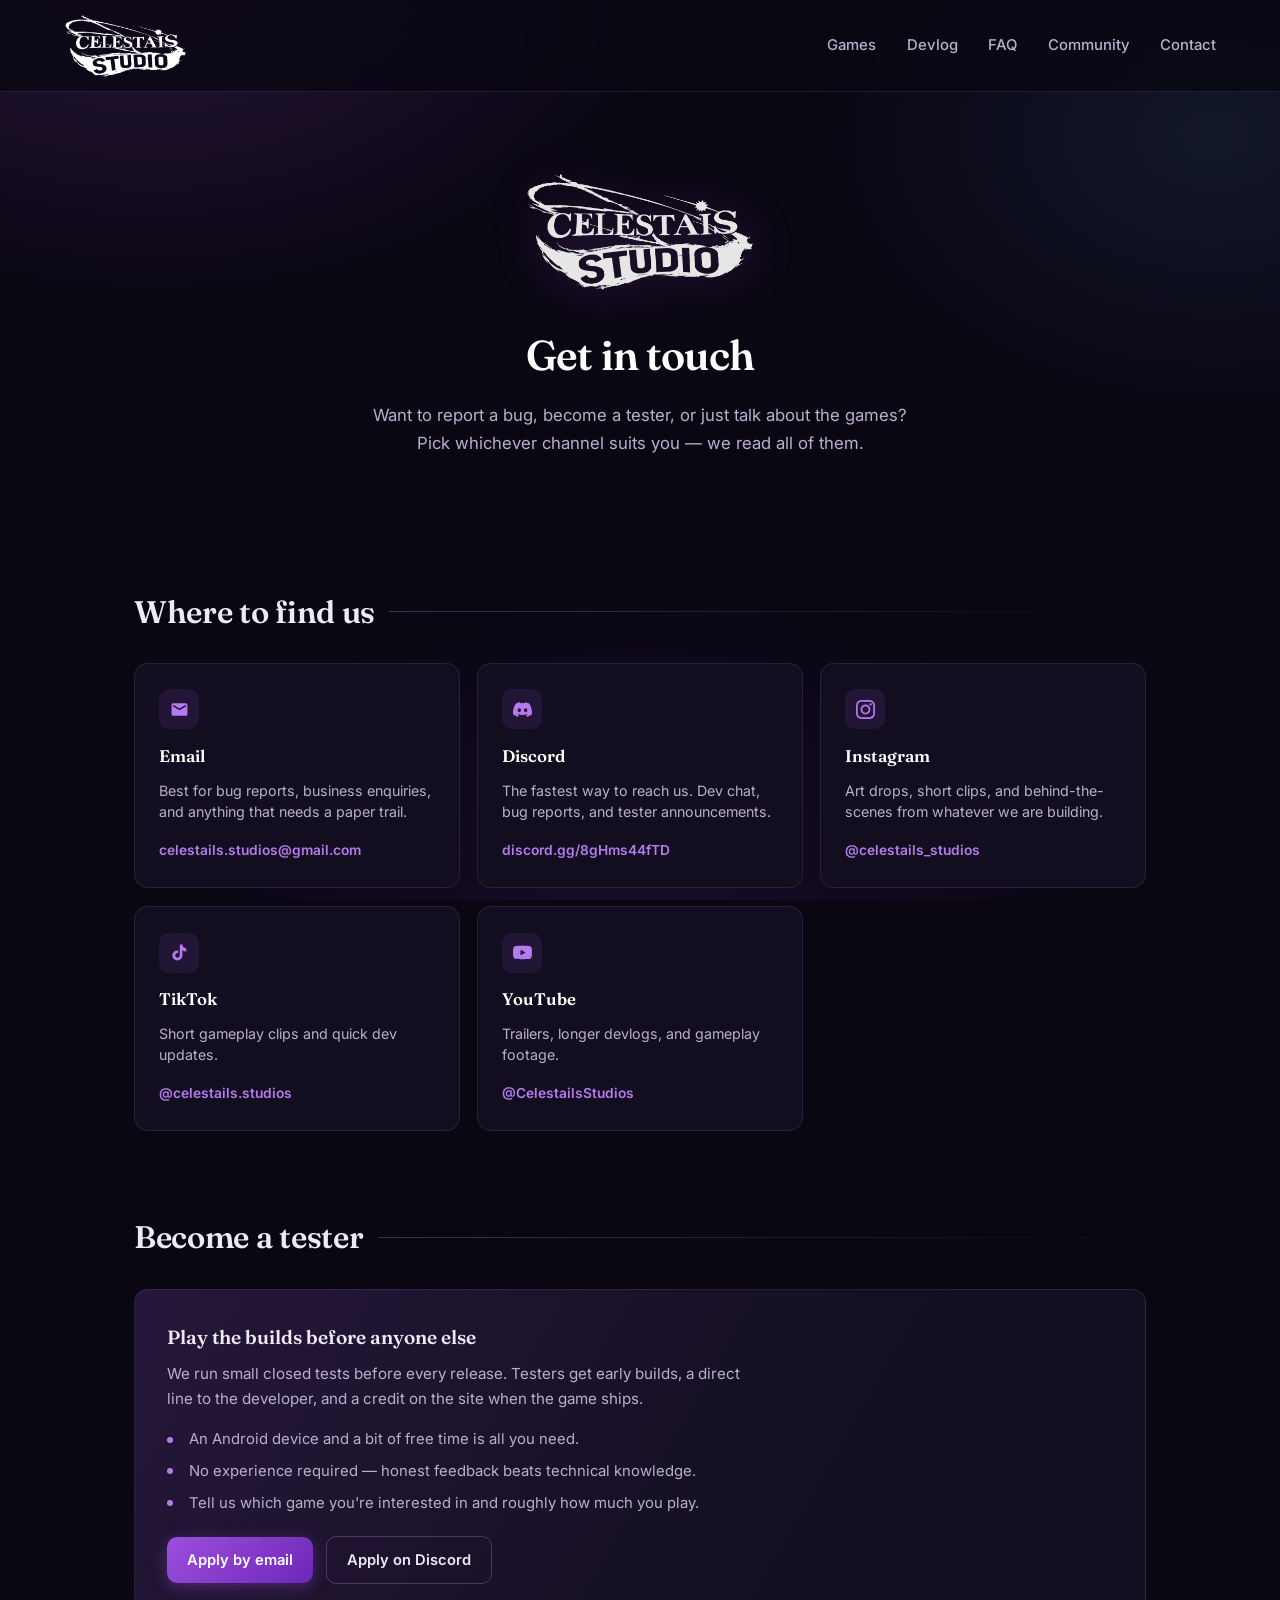
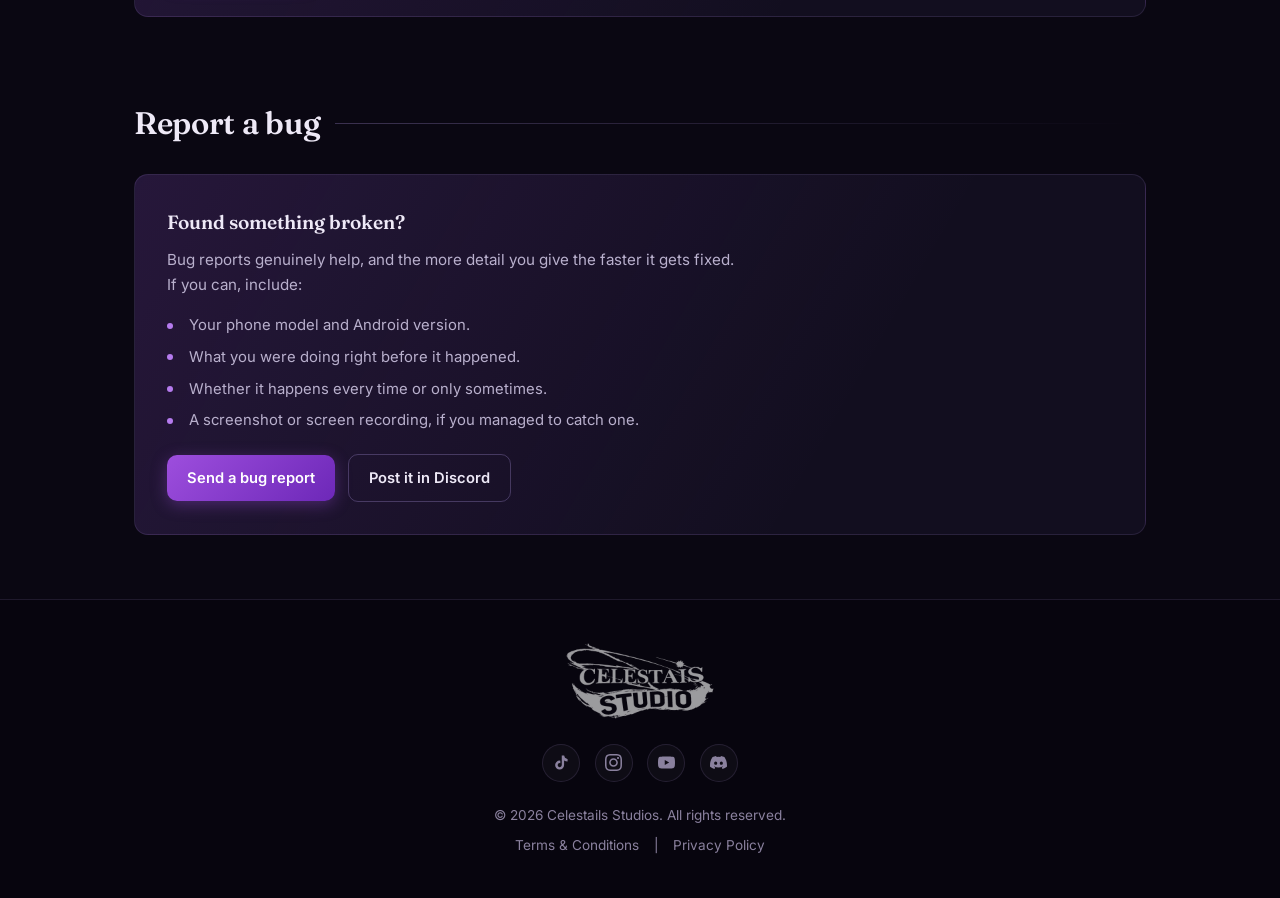
==== commit 56ed6881: "Bug fixes" ====
--- a/contact.html
+++ b/contact.html
@@ -12,8 +12,7 @@
 
     <header>
         <a href="index.html" class="logo-container">
-            <svg class="logo-star" viewBox="0 0 24 24" aria-hidden="true"><path d="M12 0l2.4 8.2L22 12l-7.6 3.8L12 24l-2.4-8.2L2 12l7.6-3.8z"/></svg>
-            <span class="logo-text">Celestails Studios</span>
+            <img src="assets/celestails-wordmark.png" alt="Celestails Studios" class="logo-img" width="900" height="468">
         </a>
         <nav>
             <a href="index.html#games">Games</a>
--- a/style.css
+++ b/style.css
@@ -97,26 +97,11 @@
     flex-shrink: 0;
 }
 
-/* The wordmark art is wide and short — at nav height it shrinks to an
-   unreadable smudge, so the header sets the name in type instead and the
-   full wordmark runs in the footer where it has room to breathe. */
-.logo-img { display: none; }
-
-.logo-star {
-    width: 17px;
-    height: 17px;
-    flex-shrink: 0;
-    fill: var(--violet-bright);
-    filter: drop-shadow(0 0 7px var(--glow));
-}
-
-.logo-text {
-    font-family: var(--display);
-    font-size: 1.08rem;
-    font-weight: 600;
-    letter-spacing: 0.01em;
-    color: #fff;
-    white-space: nowrap;
+.logo-img {
+    display: block;
+    width: auto;
+    height: 64px;
+    object-fit: contain;
 }
 
 header nav {
